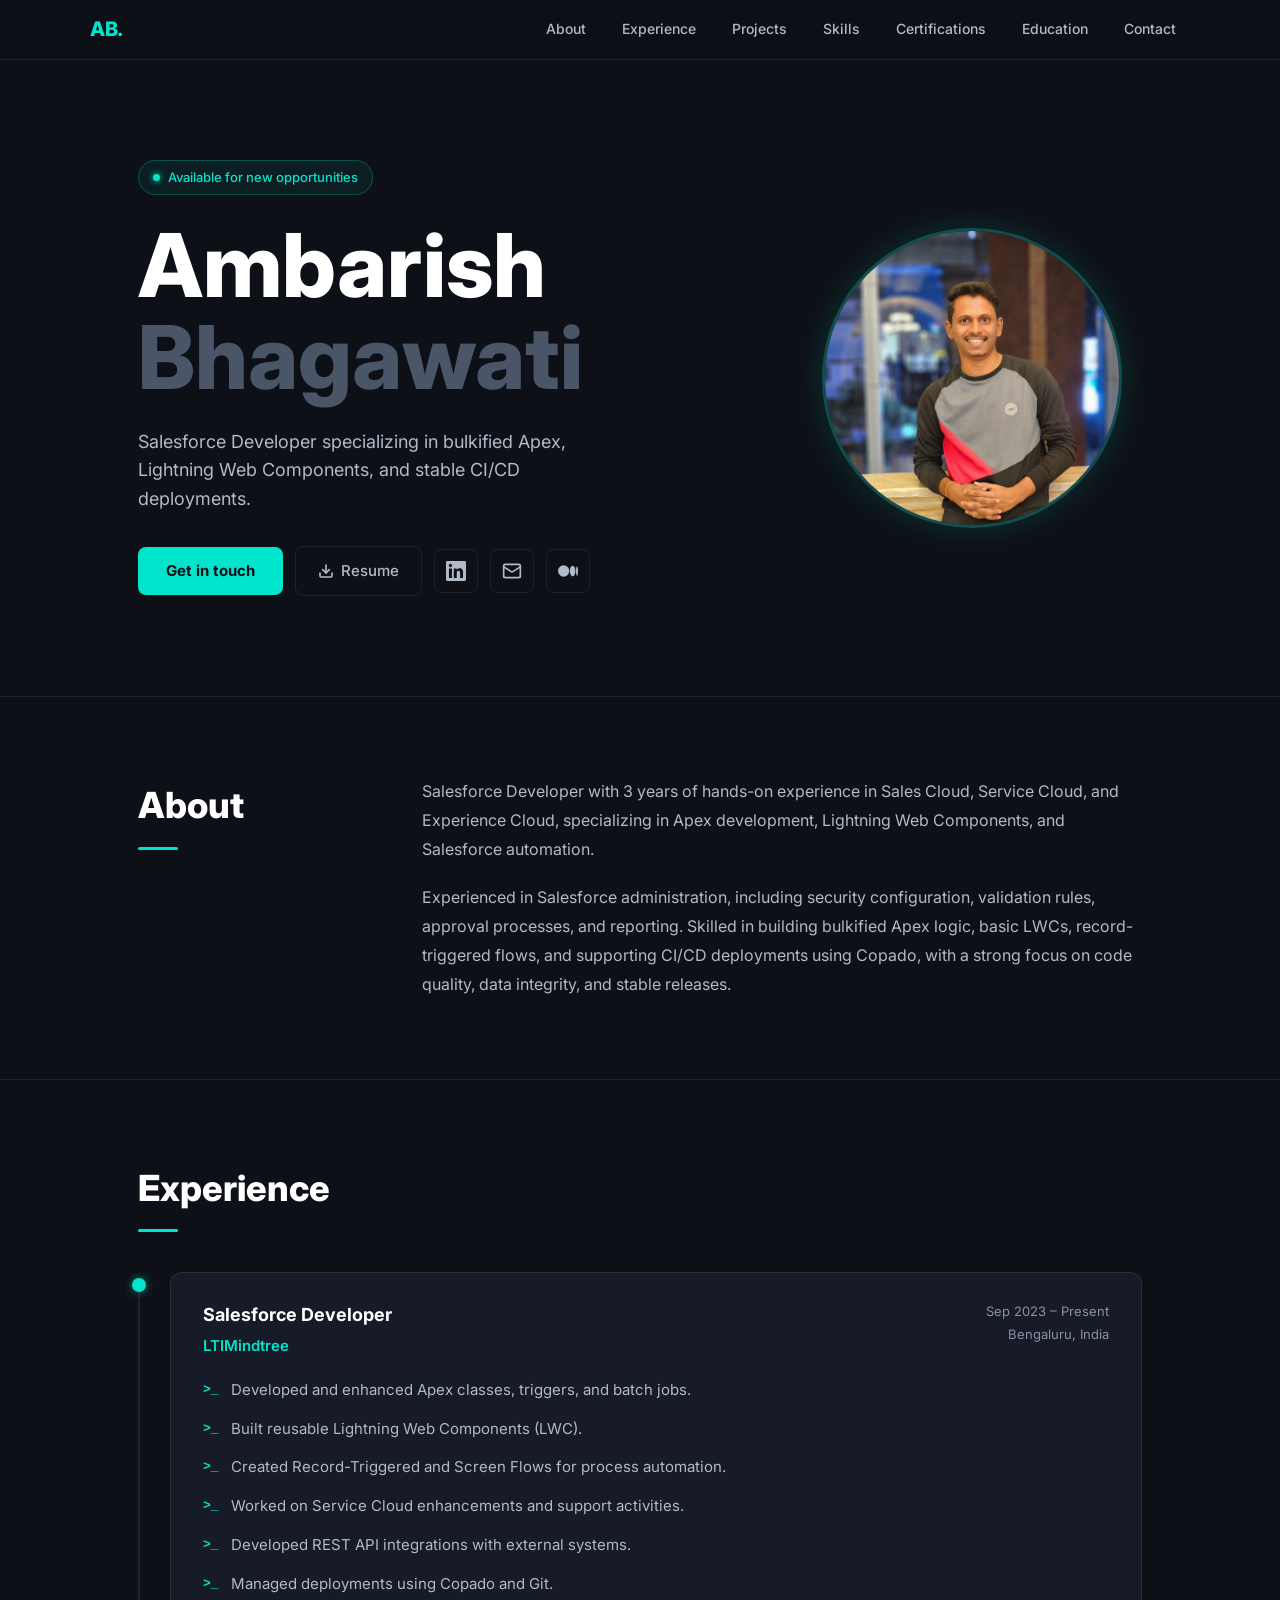
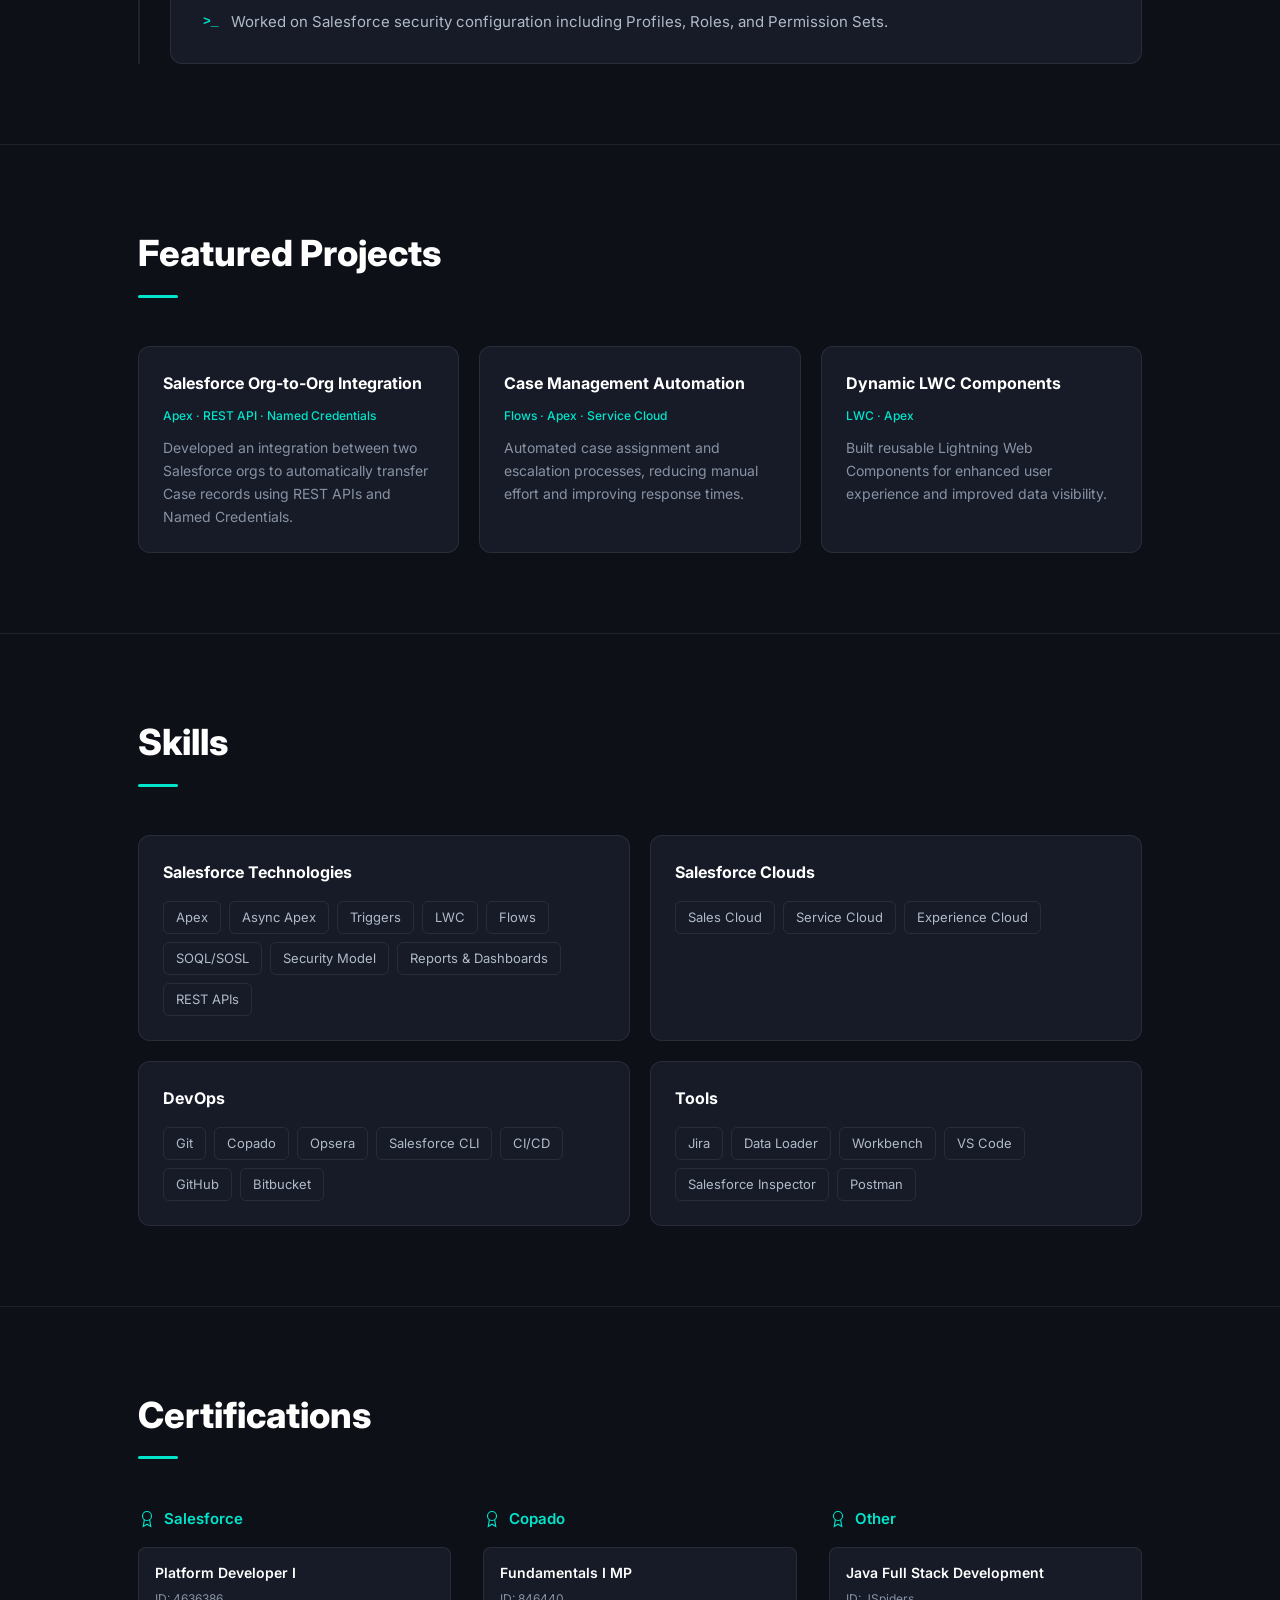
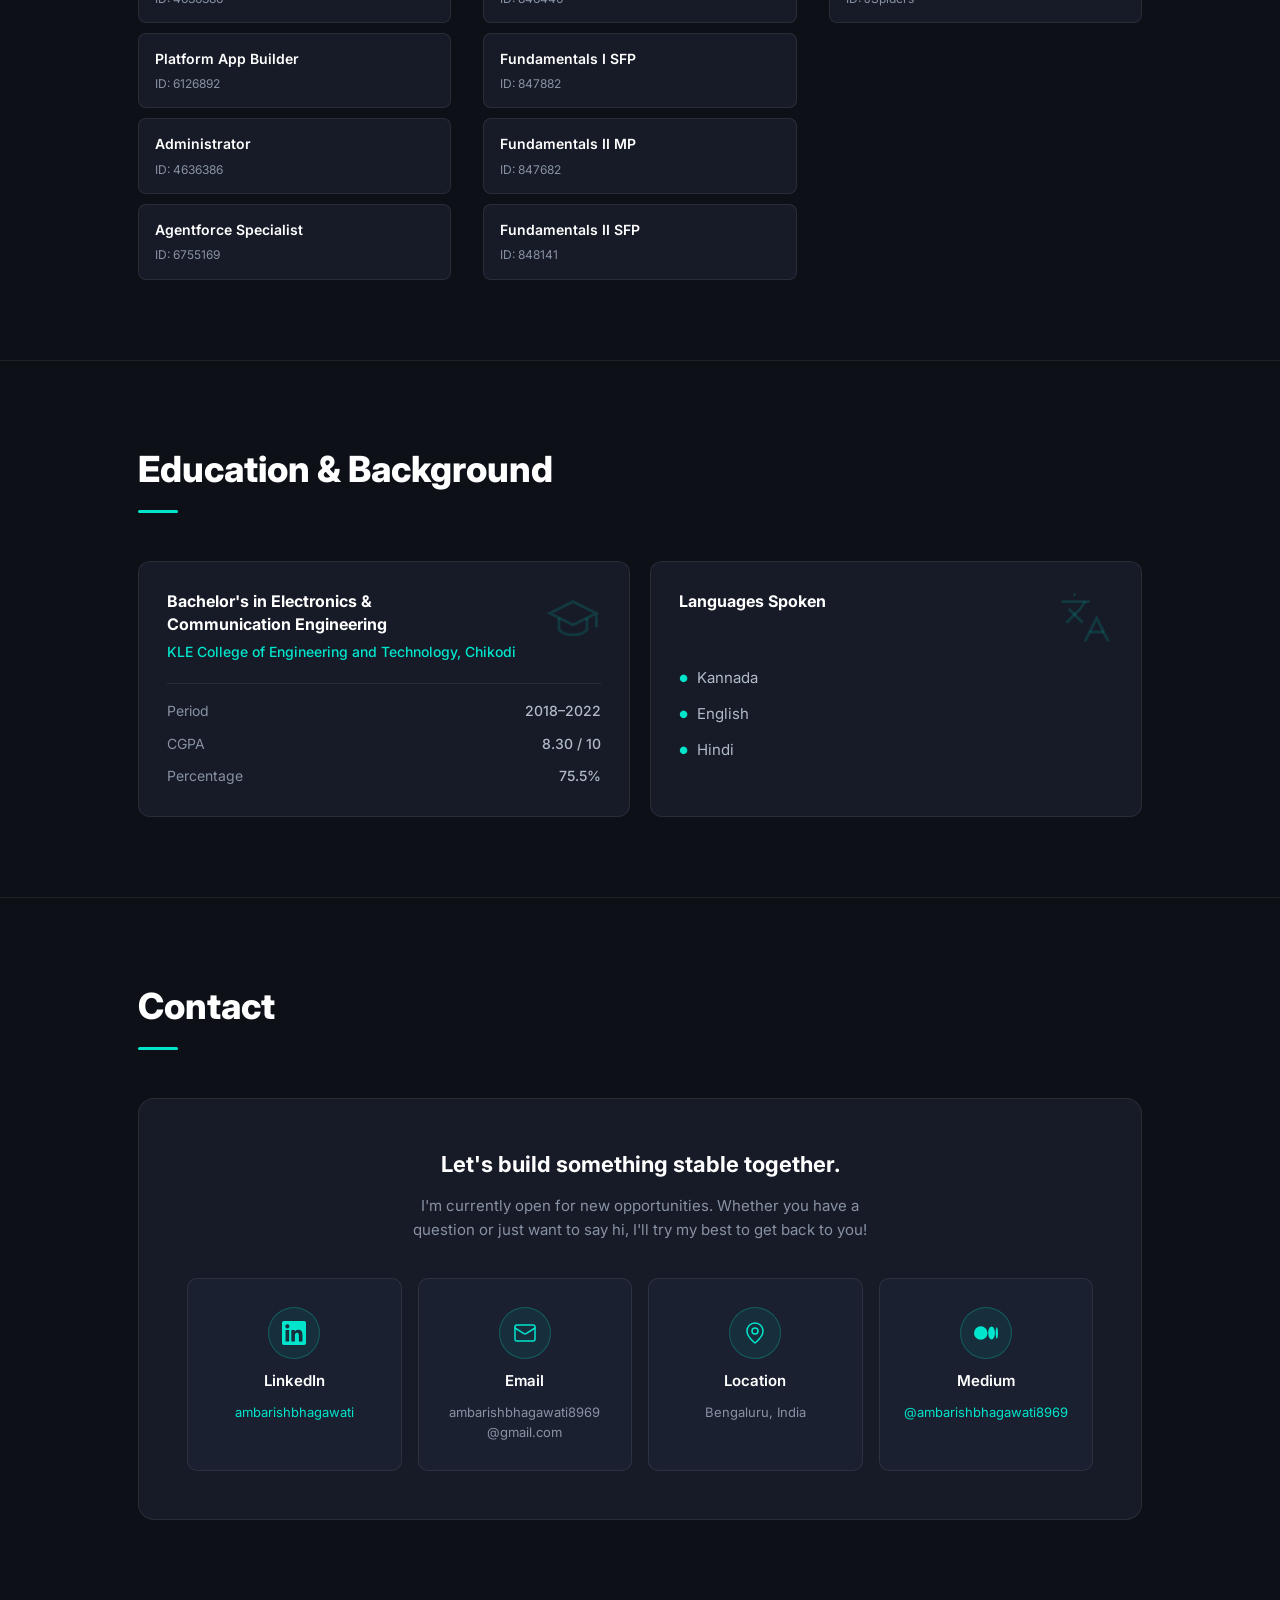
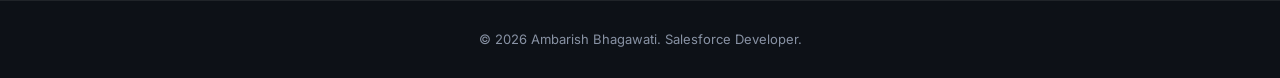
==== index.html @ 80bb503e "Initial portfolio commit" ====
<!doctype html>
<html lang="en">
  <head>
    <meta charset="utf-8" />
    <meta name="viewport" content="width=device-width, initial-scale=1" />
    <title>Ambarish Bhagawati — Salesforce Developer</title>
    <link href="https://fonts.googleapis.com/css2?family=Inter:wght@300;400;500;600;700;800&display=swap" rel="stylesheet">
    <link rel="stylesheet" href="styles.css">
  </head>
  <body>
    <!-- NAV -->
    <header class="nav">
      <div class="nav-inner">
        <a class="logo" href="#hero">AB.</a>
        <nav>
          <a href="#about">About</a>
          <a href="#experience">Experience</a>
          <a href="#projects">Projects</a>
          <a href="#skills">Skills</a>
          <a href="#certifications">Certifications</a>
          <a href="#education">Education</a>
          <a href="#contact">Contact</a>
        </nav>
      </div>
    </header>

    <main>
      <!-- HERO -->
      <section id="hero" class="hero">
        <div class="container hero-container">
          <div class="hero-left">
            <div class="status-badge">
              <span class="status-dot"></span> Available for new opportunities
            </div>
            <h1 class="hero-name">
              <span class="name-first">Ambarish</span><br>
              <span class="name-last">Bhagawati</span>
            </h1>
            <p class="hero-sub">Salesforce Developer specializing in bulkified Apex,<br>Lightning Web Components, and stable CI/CD deployments.</p>
            <div class="hero-actions">
              <a class="btn-primary" href="#contact">Get in touch</a>
              <a class="btn-secondary" href="assets/Ambarish_Bhagawati_Salesforce_Developer_Resume.pdf" download target="_blank" rel="noopener noreferrer">
                <svg width="16" height="16" viewBox="0 0 24 24" fill="none" stroke="currentColor" stroke-width="2.5" stroke-linecap="round" stroke-linejoin="round"><path d="M21 15v4a2 2 0 0 1-2 2H5a2 2 0 0 1-2-2v-4"/><polyline points="7 10 12 15 17 10"/><line x1="12" y1="15" x2="12" y2="3"/></svg>
                Resume
              </a>
              <a class="btn-icon" href="https://linkedin.com/in/ambarishbhagawati" target="_blank" rel="noopener noreferrer" aria-label="LinkedIn">
                <svg width="20" height="20" viewBox="0 0 24 24" fill="currentColor"><path d="M20.447 20.452h-3.554v-5.569c0-1.328-.027-3.037-1.852-3.037-1.853 0-2.136 1.445-2.136 2.939v5.667H9.351V9h3.414v1.561h.046c.477-.9 1.637-1.85 3.37-1.85 3.601 0 4.267 2.37 4.267 5.455v6.286zM5.337 7.433c-1.144 0-2.063-.926-2.063-2.065 0-1.138.92-2.063 2.063-2.063 1.14 0 2.064.925 2.064 2.063 0 1.139-.925 2.065-2.064 2.065zm1.782 13.019H3.555V9h3.564v11.452zM22.225 0H1.771C.792 0 0 .774 0 1.729v20.542C0 23.227.792 24 1.771 24h20.451C23.2 24 24 23.227 24 22.271V1.729C24 .774 23.2 0 22.222 0h.003z"/></svg>
              </a>
              <a class="btn-icon" href="mailto:ambarishbhagawati8969@gmail.com" aria-label="Email">
                <svg width="20" height="20" viewBox="0 0 24 24" fill="none" stroke="currentColor" stroke-width="2" stroke-linecap="round" stroke-linejoin="round"><rect x="2" y="4" width="20" height="16" rx="2"/><path d="m22 7-8.97 5.7a1.94 1.94 0 0 1-2.06 0L2 7"/></svg>
              </a>
              <a class="btn-icon" href="https://medium.com/@ambarishbhagawati8969" target="_blank" rel="noopener noreferrer" aria-label="Medium">
                <svg width="20" height="20" viewBox="0 0 24 24" fill="currentColor"><path d="M13.54 12a6.8 6.8 0 0 1-6.77 6.82A6.8 6.8 0 0 1 0 12a6.8 6.8 0 0 1 6.77-6.82A6.8 6.8 0 0 1 13.54 12zm7.42 0c0 3.54-1.51 6.42-3.38 6.42-1.87 0-3.39-2.88-3.39-6.42s1.52-6.42 3.39-6.42 3.38 2.88 3.38 6.42M24 12c0 3.17-.53 5.75-1.19 5.75-.66 0-1.19-2.58-1.19-5.75s.53-5.75 1.19-5.75C23.47 6.25 24 8.83 24 12z"/></svg>
              </a>
            </div>
          </div>
          <div class="hero-right">
            <div class="hero-photo-wrap">
              <img src="assets/Ambarish%20Img.jpg" alt="Ambarish Bhagawati" class="hero-photo">
            </div>
          </div>
        </div>
      </section>

      <!-- ABOUT -->
      <section id="about" class="section">
        <div class="container section-grid">
          <div class="section-title-col">
            <h2>About</h2>
            <div class="title-line"></div>
          </div>
          <div class="section-content-col">
            <p>Salesforce Developer with 3 years of hands-on experience in Sales Cloud, Service Cloud, and Experience Cloud, specializing in Apex development, Lightning Web Components, and Salesforce automation.</p>
            <p>Experienced in Salesforce administration, including security configuration, validation rules, approval processes, and reporting. Skilled in building bulkified Apex logic, basic LWCs, record-triggered flows, and supporting CI/CD deployments using Copado, with a strong focus on code quality, data integrity, and stable releases.</p>
          </div>
        </div>
      </section>

      <!-- EXPERIENCE -->
      <section id="experience" class="section">
        <div class="container">
          <h2>Experience</h2>
          <div class="title-line"></div>
          <div class="timeline">
            <div class="timeline-dot"></div>
            <div class="timeline-card">
              <div class="timeline-header">
                <div>
                  <h3>Salesforce Developer</h3>
                  <p class="company-name">LTIMindtree</p>
                </div>
                <div class="timeline-meta">
                  <span>Sep 2023 – Present</span>
                  <span>Bengaluru, India</span>
                </div>
              </div>
              <ul class="exp-list">
                <li>Developed and enhanced Apex classes, triggers, and batch jobs.</li>
                <li>Built reusable Lightning Web Components (LWC).</li>
                <li>Created Record-Triggered and Screen Flows for process automation.</li>
                <li>Worked on Service Cloud enhancements and support activities.</li>
                <li>Developed REST API integrations with external systems.</li>
                <li>Managed deployments using Copado and Git.</li>
                <li>Worked on Salesforce security configuration including Profiles, Roles, and Permission Sets.</li>
              </ul>
            </div>
          </div>
        </div>
      </section>

      <!-- PROJECTS -->
      <section id="projects" class="section">
        <div class="container">
          <h2>Featured Projects</h2>
          <div class="title-line"></div>
          <div class="projects-grid">
            <div class="project-card">
              <h3>Salesforce Org-to-Org Integration</h3>
              <p class="project-tech">Apex · REST API · Named Credentials</p>
              <p class="project-desc">Developed an integration between two Salesforce orgs to automatically transfer Case records using REST APIs and Named Credentials.</p>
            </div>
            <div class="project-card">
              <h3>Case Management Automation</h3>
              <p class="project-tech">Flows · Apex · Service Cloud</p>
              <p class="project-desc">Automated case assignment and escalation processes, reducing manual effort and improving response times.</p>
            </div>
            <div class="project-card">
              <h3>Dynamic LWC Components</h3>
              <p class="project-tech">LWC · Apex</p>
              <p class="project-desc">Built reusable Lightning Web Components for enhanced user experience and improved data visibility.</p>
            </div>
          </div>
        </div>
      </section>

      <!-- SKILLS -->
      <section id="skills" class="section">
        <div class="container">
          <h2>Skills</h2>
          <div class="title-line"></div>
          <div class="skills-grid">
            <div class="skill-card">
              <h3>Salesforce Technologies</h3>
              <div class="tags">
                <span class="tag">Apex</span>
                <span class="tag">Async Apex</span>
                <span class="tag">Triggers</span>
                <span class="tag">LWC</span>
                <span class="tag">Flows</span>
                <span class="tag">SOQL/SOSL</span>
                <span class="tag">Security Model</span>
                <span class="tag">Reports &amp; Dashboards</span>
                <span class="tag">REST APIs</span>
              </div>
            </div>
            <div class="skill-card">
              <h3>Salesforce Clouds</h3>
              <div class="tags">
                <span class="tag">Sales Cloud</span>
                <span class="tag">Service Cloud</span>
                <span class="tag">Experience Cloud</span>
              </div>
            </div>
            <div class="skill-card">
              <h3>DevOps</h3>
              <div class="tags">
                <span class="tag">Git</span>
                <span class="tag">Copado</span>
                <span class="tag">Opsera</span>
                <span class="tag">Salesforce CLI</span>
                <span class="tag">CI/CD</span>
                <span class="tag">GitHub</span>
                <span class="tag">Bitbucket</span>
              </div>
            </div>
            <div class="skill-card">
              <h3>Tools</h3>
              <div class="tags">
                <span class="tag">Jira</span>
                <span class="tag">Data Loader</span>
                <span class="tag">Workbench</span>
                <span class="tag">VS Code</span>
                <span class="tag">Salesforce Inspector</span>
                <span class="tag">Postman</span>
              </div>
            </div>
          </div>
        </div>
      </section>

      <!-- CERTIFICATIONS -->
      <section id="certifications" class="section">
        <div class="container">
          <h2>Certifications</h2>
          <div class="title-line"></div>
          <div class="cert-grid">
            <div class="cert-col">
              <div class="cert-col-header">
                <svg class="cert-icon" viewBox="0 0 24 24" fill="none" stroke="currentColor" stroke-width="1.5"><circle cx="12" cy="8" r="6"/><path d="M15.477 12.89 17 22l-5-3-5 3 1.523-9.11"/></svg>
                <span>Salesforce</span>
              </div>
              <div class="cert-items">
                <div class="cert-item"><strong>Platform Developer I</strong><span>ID: 4636386</span></div>
                <div class="cert-item"><strong>Platform App Builder</strong><span>ID: 6126892</span></div>
                <div class="cert-item"><strong>Administrator</strong><span>ID: 4636386</span></div>
                <div class="cert-item"><strong>Agentforce Specialist</strong><span>ID: 6755169</span></div>
              </div>
            </div>
            <div class="cert-col">
              <div class="cert-col-header">
                <svg class="cert-icon" viewBox="0 0 24 24" fill="none" stroke="currentColor" stroke-width="1.5"><circle cx="12" cy="8" r="6"/><path d="M15.477 12.89 17 22l-5-3-5 3 1.523-9.11"/></svg>
                <span>Copado</span>
              </div>
              <div class="cert-items">
                <div class="cert-item"><strong>Fundamentals I MP</strong><span>ID: 846440</span></div>
                <div class="cert-item"><strong>Fundamentals I SFP</strong><span>ID: 847882</span></div>
                <div class="cert-item"><strong>Fundamentals II MP</strong><span>ID: 847682</span></div>
                <div class="cert-item"><strong>Fundamentals II SFP</strong><span>ID: 848141</span></div>
              </div>
            </div>
            <div class="cert-col">
              <div class="cert-col-header">
                <svg class="cert-icon" viewBox="0 0 24 24" fill="none" stroke="currentColor" stroke-width="1.5"><circle cx="12" cy="8" r="6"/><path d="M15.477 12.89 17 22l-5-3-5 3 1.523-9.11"/></svg>
                <span>Other</span>
              </div>
              <div class="cert-items">
                <div class="cert-item"><strong>Java Full Stack Development</strong><span>ID: JSpiders</span></div>
              </div>
            </div>
          </div>
        </div>
      </section>

      <!-- EDUCATION -->
      <section id="education" class="section">
        <div class="container">
          <h2>Education &amp; Background</h2>
          <div class="title-line"></div>
          <div class="edu-grid">
            <div class="edu-card">
              <div class="edu-card-top">
                <div>
                  <h3>Bachelor's in Electronics &amp;<br>Communication Engineering</h3>
                  <p class="edu-school">KLE College of Engineering and Technology, Chikodi</p>
                </div>
                <svg class="edu-icon" viewBox="0 0 24 24" fill="none" stroke="currentColor" stroke-width="1.2"><path d="M22 10v6M2 10l10-5 10 5-10 5z"/><path d="M6 12v5c3 3 9 3 12 0v-5"/></svg>
              </div>
              <div class="edu-details">
                <div class="edu-row"><span>Period</span><span>2018–2022</span></div>
                <div class="edu-row"><span>CGPA</span><span>8.30 / 10</span></div>
                <div class="edu-row"><span>Percentage</span><span>75.5%</span></div>
              </div>
            </div>
            <div class="edu-card">
              <div class="edu-card-top">
                <div>
                  <h3>Languages Spoken</h3>
                </div>
                <svg class="edu-icon" viewBox="0 0 24 24" fill="none" stroke="currentColor" stroke-width="1.2"><path d="m5 8 6 6"/><path d="m4 14 6-6 2-3"/><path d="M2 5h12"/><path d="M7 2h1"/><path d="m22 22-5-10-5 10"/><path d="M14 18h6"/></svg>
              </div>
              <ul class="lang-list">
                <li>Kannada</li>
                <li>English</li>
                <li>Hindi</li>
              </ul>
            </div>
          </div>
        </div>
      </section>

      <!-- CONTACT -->
      <section id="contact" class="section">
        <div class="container">
          <h2>Contact</h2>
          <div class="title-line"></div>
          <div class="contact-box">
            <h3>Let's build something stable together.</h3>
            <p>I'm currently open for new opportunities. Whether you have a question or just want to say hi, I'll try my best to get back to you!</p>
            <div class="contact-cards">
              <div class="contact-card">
                <div class="contact-icon-wrap">
                  <svg width="24" height="24" viewBox="0 0 24 24" fill="currentColor"><path d="M20.447 20.452h-3.554v-5.569c0-1.328-.027-3.037-1.852-3.037-1.853 0-2.136 1.445-2.136 2.939v5.667H9.351V9h3.414v1.561h.046c.477-.9 1.637-1.85 3.37-1.85 3.601 0 4.267 2.37 4.267 5.455v6.286zM5.337 7.433c-1.144 0-2.063-.926-2.063-2.065 0-1.138.92-2.063 2.063-2.063 1.14 0 2.064.925 2.064 2.063 0 1.139-.925 2.065-2.064 2.065zm1.782 13.019H3.555V9h3.564v11.452zM22.225 0H1.771C.792 0 0 .774 0 1.729v20.542C0 23.227.792 24 1.771 24h20.451C23.2 24 24 23.227 24 22.271V1.729C24 .774 23.2 0 22.222 0h.003z"/></svg>
                </div>
                <span class="contact-label">LinkedIn</span>
                <a class="contact-value contact-link" href="https://linkedin.com/in/ambarishbhagawati" target="_blank" rel="noopener noreferrer">ambarishbhagawati</a>
              </div>
              <div class="contact-card">
                <div class="contact-icon-wrap">
                  <svg width="24" height="24" viewBox="0 0 24 24" fill="none" stroke="currentColor" stroke-width="1.5" stroke-linecap="round" stroke-linejoin="round"><rect x="2" y="4" width="20" height="16" rx="2"/><path d="m22 7-8.97 5.7a1.94 1.94 0 0 1-2.06 0L2 7"/></svg>
                </div>
                <span class="contact-label">Email</span>
                <span class="contact-value">ambarishbhagawati8969<br>@gmail.com</span>
              </div>
              <div class="contact-card">
                <div class="contact-icon-wrap">
                  <svg width="24" height="24" viewBox="0 0 24 24" fill="none" stroke="currentColor" stroke-width="1.5" stroke-linecap="round" stroke-linejoin="round"><path d="M20 10c0 6-8 12-8 12s-8-6-8-12a8 8 0 0 1 16 0Z"/><circle cx="12" cy="10" r="3"/></svg>
                </div>
                <span class="contact-label">Location</span>
                <span class="contact-value">Bengaluru, India</span>
              </div>
              <div class="contact-card">
                <div class="contact-icon-wrap">
                  <svg width="24" height="24" viewBox="0 0 24 24" fill="currentColor"><path d="M13.54 12a6.8 6.8 0 0 1-6.77 6.82A6.8 6.8 0 0 1 0 12a6.8 6.8 0 0 1 6.77-6.82A6.8 6.8 0 0 1 13.54 12zm7.42 0c0 3.54-1.51 6.42-3.38 6.42-1.87 0-3.39-2.88-3.39-6.42s1.52-6.42 3.39-6.42 3.38 2.88 3.38 6.42M24 12c0 3.17-.53 5.75-1.19 5.75-.66 0-1.19-2.58-1.19-5.75s.53-5.75 1.19-5.75C23.47 6.25 24 8.83 24 12z"/></svg>
                </div>
                <span class="contact-label">Medium</span>
                <a class="contact-value contact-link" href="https://medium.com/@ambarishbhagawati8969" target="_blank" rel="noopener noreferrer">@ambarishbhagawati8969</a>
              </div>
            </div>
          </div>
        </div>
      </section>
    </main>

    <footer class="footer">
      <p>© 2026 Ambarish Bhagawati. Salesforce Developer.</p>
    </footer>

    <script>
      // Highlight active nav link on scroll
      const sections = document.querySelectorAll('section[id]');
      const navLinks = document.querySelectorAll('.nav a[href^="#"]');
      window.addEventListener('scroll', () => {
        let current = '';
        sections.forEach(s => {
          if (window.scrollY >= s.offsetTop - 80) current = s.id;
        });
        navLinks.forEach(a => {
          a.classList.toggle('active', a.getAttribute('href') === '#' + current);
        });
      });
    </script>
  </body>
</html>
---- styles.css ----
/* ── Reset & Base ── */
*, *::before, *::after { box-sizing: border-box; margin: 0; padding: 0; }
html { scroll-behavior: smooth; }
body {
  font-family: 'Inter', system-ui, -apple-system, sans-serif;
  background-color: #0d1117;
  color: #e2e8f0;
  line-height: 1.6;
  -webkit-font-smoothing: antialiased;
}
a { text-decoration: none; color: inherit; }

/* ── Variables ── */
:root {
  --teal: #00e5cc;
  --teal-dim: rgba(0,229,204,0.15);
  --bg: #0d1117;
  --bg-card: #161b27;
  --bg-card2: #1a2030;
  --border: rgba(255,255,255,0.08);
  --border-teal: rgba(0,229,204,0.25);
  --text-muted: #8892a4;
  --text-dim: #b0bac9;
  --max-w: 1100px;
}

/* ── Layout ── */
.container { max-width: var(--max-w); margin: 0 auto; padding: 0 48px; }

/* ── Nav ── */
.nav {
  position: sticky; top: 0; z-index: 100;
  background: rgba(13,17,23,0.92);
  backdrop-filter: blur(12px);
  border-bottom: 1px solid var(--border);
  padding: 0 48px;
  height: 60px;
  display: flex; align-items: center; justify-content: space-between;
}
.nav-inner { width: 100%; max-width: var(--max-w); margin: 0 auto; display: flex; align-items: center; justify-content: space-between; }
.logo { font-size: 20px; font-weight: 800; color: var(--teal); letter-spacing: -0.5px; }
.nav nav { display: flex; gap: 8px; }
.nav nav a {
  color: var(--text-dim); font-size: 14px; font-weight: 500;
  padding: 6px 14px; border-radius: 20px;
  transition: color 0.2s;
}
.nav nav a:hover, .nav nav a.active {
  color: var(--teal);
  background: var(--teal-dim);
  outline: 1px solid var(--border-teal);
}

/* ── Hero ── */
.hero { padding: 100px 0; }
.hero-container { display: grid; grid-template-columns: 1fr 340px; gap: 48px; align-items: center; }
.hero-left { display: flex; flex-direction: column; gap: 24px; }
.hero-right { display: flex; justify-content: center; align-items: center; }

.hero-photo-wrap {
  width: 300px; height: 300px;
  border-radius: 50%;
  overflow: hidden;
  border: 3px solid var(--border-teal);
  background: var(--bg-card);
  box-shadow: 0 0 32px rgba(0,229,204,0.15);
  margin: 0 auto;
}
.hero-photo { width: 100%; height: 100%; object-fit: cover; object-position: top center; display: block; }

.status-badge {
  display: inline-flex; align-items: center; gap: 8px;
  border: 1px solid var(--border-teal);
  background: rgba(0,229,204,0.06);
  color: var(--teal); font-size: 13px; font-weight: 500;
  padding: 6px 14px; border-radius: 20px;
  width: fit-content;
}
.status-dot {
  width: 7px; height: 7px; border-radius: 50%;
  background: var(--teal);
  box-shadow: 0 0 6px var(--teal);
  animation: pulse 2s infinite;
}
@keyframes pulse { 0%,100%{opacity:1} 50%{opacity:0.4} }

.hero-name { font-size: clamp(52px, 7vw, 88px); font-weight: 800; line-height: 1.05; }
.name-first { color: #fff; }
.name-last { color: #4a5568; }

.hero-sub { font-size: 18px; color: var(--text-dim); max-width: 480px; line-height: 1.6; }

.hero-actions { display: flex; align-items: center; gap: 12px; margin-top: 8px; }

.btn-primary {
  background: var(--teal); color: #0d1117;
  font-size: 15px; font-weight: 700;
  padding: 12px 28px; border-radius: 8px;
  transition: opacity 0.2s, transform 0.2s;
}
.btn-primary:hover { opacity: 0.88; transform: translateY(-1px); }

.btn-secondary {
  display: inline-flex; align-items: center; gap: 7px;
  border: 1px solid var(--border);
  color: var(--text-dim); font-size: 15px; font-weight: 500;
  padding: 12px 22px; border-radius: 8px;
  transition: border-color 0.2s, color 0.2s;
}
.btn-secondary:hover { border-color: var(--border-teal); color: var(--teal); }

.btn-icon {
  width: 44px; height: 44px;
  border: 1px solid var(--border);
  border-radius: 8px;
  display: flex; align-items: center; justify-content: center;
  color: var(--text-dim);
  transition: border-color 0.2s, color 0.2s;
}
.btn-icon:hover { border-color: var(--border-teal); color: var(--teal); }

/* ── Section shared ── */
.section { padding: 80px 0; border-top: 1px solid var(--border); }
.section h2 {
  font-size: 36px; font-weight: 800; color: #fff;
  margin-bottom: 12px;
}
.title-line { width: 40px; height: 3px; background: var(--teal); border-radius: 2px; margin-bottom: 48px; }

/* ── About (two-col) ── */
.section-grid { display: grid; grid-template-columns: 220px 1fr; gap: 64px; align-items: start; }
.section-title-col h2 { margin-bottom: 12px; }
.section-content-col p { color: var(--text-dim); font-size: 16px; line-height: 1.8; margin-bottom: 20px; }
.section-content-col p:last-child { margin-bottom: 0; }

/* ── Experience ── */
#experience .title-line { margin-bottom: 40px; }
.timeline { position: relative; padding-left: 32px; }
.timeline::before { content: ''; position: absolute; left: 0; top: 6px; bottom: 0; width: 2px; background: var(--border); }
.timeline-dot {
  position: absolute; left: -6px; top: 6px;
  width: 14px; height: 14px; border-radius: 50%;
  background: var(--teal);
  box-shadow: 0 0 10px rgba(0,229,204,0.5);
}
.timeline-card {
  background: var(--bg-card);
  border: 1px solid var(--border);
  border-radius: 12px;
  padding: 28px 32px;
}
.timeline-header { display: flex; justify-content: space-between; align-items: flex-start; margin-bottom: 20px; }
.timeline-header h3 { font-size: 18px; font-weight: 700; color: #fff; margin-bottom: 4px; }
.company-name { color: var(--teal); font-size: 15px; font-weight: 600; }
.timeline-meta { text-align: right; display: flex; flex-direction: column; gap: 2px; }
.timeline-meta span { font-size: 13px; color: var(--text-muted); }

.exp-list { list-style: none; display: flex; flex-direction: column; gap: 14px; }
.exp-list li {
  padding-left: 28px; position: relative;
  color: var(--text-dim); font-size: 15px; line-height: 1.65;
}
.exp-list li::before {
  content: '>_';
  position: absolute; left: 0;
  color: var(--teal); font-size: 13px; font-weight: 700;
  font-family: monospace; top: 1px;
}

/* ── Projects ── */
.projects-grid { display: grid; grid-template-columns: repeat(3, 1fr); gap: 20px; }
.project-card {
  background: var(--bg-card);
  border: 1px solid var(--border);
  border-radius: 12px; padding: 24px;
  display: flex; flex-direction: column; gap: 10px;
  transition: border-color 0.2s;
}
.project-card:hover { border-color: var(--border-teal); }
.project-card h3 { font-size: 16px; font-weight: 700; color: #fff; }
.project-tech { font-size: 12px; color: var(--teal); font-weight: 500; }
.project-desc { font-size: 14px; color: var(--text-muted); line-height: 1.65; }

/* ── Skills ── */
.skills-grid { display: grid; grid-template-columns: 1fr 1fr; gap: 20px; }
.skill-card {
  background: var(--bg-card);
  border: 1px solid var(--border);
  border-radius: 12px; padding: 24px;
}
.skill-card h3 { font-size: 16px; font-weight: 700; color: #fff; margin-bottom: 16px; }
.tags { display: flex; flex-wrap: wrap; gap: 8px; }
.tag {
  background: transparent;
  border: 1px solid var(--border);
  color: var(--text-dim); font-size: 13px; font-weight: 400;
  padding: 5px 12px; border-radius: 6px;
}

/* ── Certifications ── */
.cert-grid { display: grid; grid-template-columns: 1fr 1fr 1fr; gap: 32px; }
.cert-col-header {
  display: flex; align-items: center; gap: 8px;
  color: var(--teal); font-size: 15px; font-weight: 600;
  margin-bottom: 16px;
}
.cert-icon { width: 18px; height: 18px; stroke: var(--teal); }
.cert-items { display: flex; flex-direction: column; gap: 10px; }
.cert-item {
  background: var(--bg-card);
  border: 1px solid var(--border);
  border-radius: 8px; padding: 14px 16px;
  display: flex; flex-direction: column; gap: 4px;
}
.cert-item strong { font-size: 14px; font-weight: 600; color: #fff; }
.cert-item span { font-size: 12px; color: var(--text-muted); }

/* ── Education ── */
.edu-grid { display: grid; grid-template-columns: 1fr 1fr; gap: 20px; }
.edu-card {
  background: var(--bg-card);
  border: 1px solid var(--border);
  border-radius: 12px; padding: 28px;
  position: relative; overflow: hidden;
}
.edu-card-top { display: flex; justify-content: space-between; align-items: flex-start; margin-bottom: 20px; }
.edu-card h3 { font-size: 16px; font-weight: 700; color: #fff; line-height: 1.4; margin-bottom: 6px; }
.edu-school { color: var(--teal); font-size: 14px; font-weight: 500; }
.edu-icon { width: 56px; height: 56px; stroke: rgba(0,229,204,0.15); flex-shrink: 0; }
.edu-details { display: flex; flex-direction: column; gap: 10px; border-top: 1px solid var(--border); padding-top: 16px; }
.edu-row { display: flex; justify-content: space-between; font-size: 14px; }
.edu-row span:first-child { color: var(--text-muted); }
.edu-row span:last-child { color: var(--text-dim); font-weight: 500; }

.lang-list { list-style: none; display: flex; flex-direction: column; gap: 12px; margin-top: 8px; }
.lang-list li { position: relative; padding-left: 18px; color: var(--text-dim); font-size: 15px; }
.lang-list li::before { content: '●'; position: absolute; left: 0; color: var(--teal); font-size: 10px; top: 4px; }

/* ── Contact ── */
.contact-box {
  background: var(--bg-card);
  border: 1px solid var(--border);
  border-radius: 16px; padding: 48px;
  text-align: center;
}
.contact-box h3 { font-size: 22px; font-weight: 700; color: #fff; margin-bottom: 12px; }
.contact-box > p { color: var(--text-muted); font-size: 15px; max-width: 480px; margin: 0 auto 36px; }
.contact-cards { display: grid; grid-template-columns: repeat(4, 1fr); gap: 16px; }
.contact-card {
  background: var(--bg-card2);
  border: 1px solid var(--border);
  border-radius: 10px; padding: 28px 16px;
  display: flex; flex-direction: column; align-items: center; gap: 10px;
}
.contact-icon-wrap {
  width: 52px; height: 52px; border-radius: 50%;
  background: rgba(0,229,204,0.08);
  border: 1px solid var(--border-teal);
  display: flex; align-items: center; justify-content: center;
  color: var(--teal);
}
.contact-label { font-size: 15px; font-weight: 600; color: #fff; }
.contact-value { font-size: 13px; color: var(--text-muted); text-align: center; line-height: 1.5; }
.contact-link { color: var(--teal); font-size: 13px; text-align: center; line-height: 1.5; transition: opacity 0.2s; }
.contact-link:hover { opacity: 0.75; }

/* ── Footer ── */
.footer {
  border-top: 1px solid var(--border);
  padding: 28px 0;
  text-align: center;
  color: var(--text-muted); font-size: 13px;
}

/* ── Responsive ── */
@media (max-width: 900px) {
  .container { padding: 0 28px; }
  .nav { padding: 0 28px; }
  .hero-container { grid-template-columns: 1fr; }
  .hero-right { order: -1; }
  .hero-photo-wrap { max-width: 480px; }
  .section-grid { grid-template-columns: 1fr; gap: 0; }
  .section-title-col .title-line { margin-bottom: 24px; }
  .skills-grid { grid-template-columns: 1fr; }
  .projects-grid { grid-template-columns: 1fr; }
  .cert-grid { grid-template-columns: 1fr; }
  .edu-grid { grid-template-columns: 1fr; }
  .contact-cards { grid-template-columns: repeat(2, 1fr); }
  .timeline-header { flex-direction: column; gap: 4px; }
  .timeline-meta { text-align: left; }
}

@media (max-width: 600px) {
  .container { padding: 0 20px; }
  .nav { padding: 0 20px; }
  .nav nav { display: none; }
  .hero { padding: 60px 0; }
  .hero-name { font-size: 48px; }
  .section { padding: 60px 0; }
  .contact-box { padding: 28px 20px; }
  .timeline-card { padding: 20px; }
}
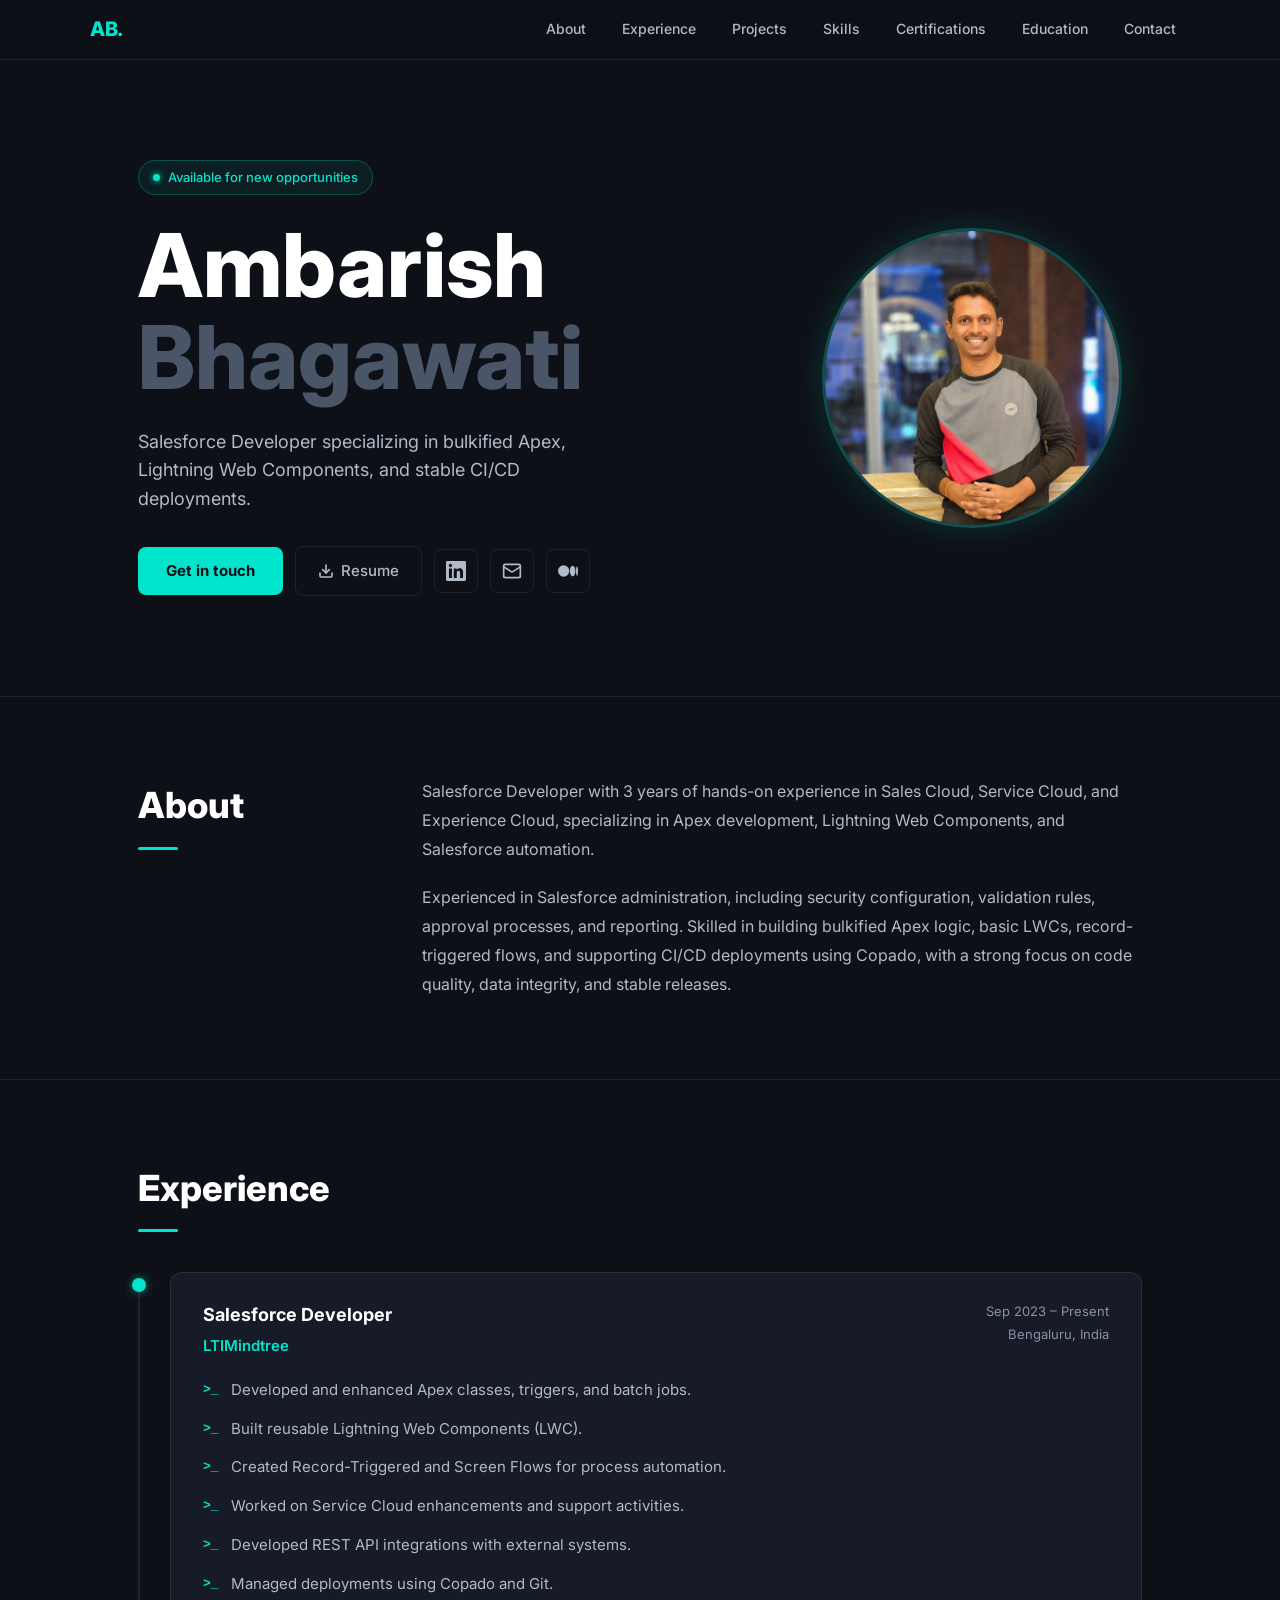
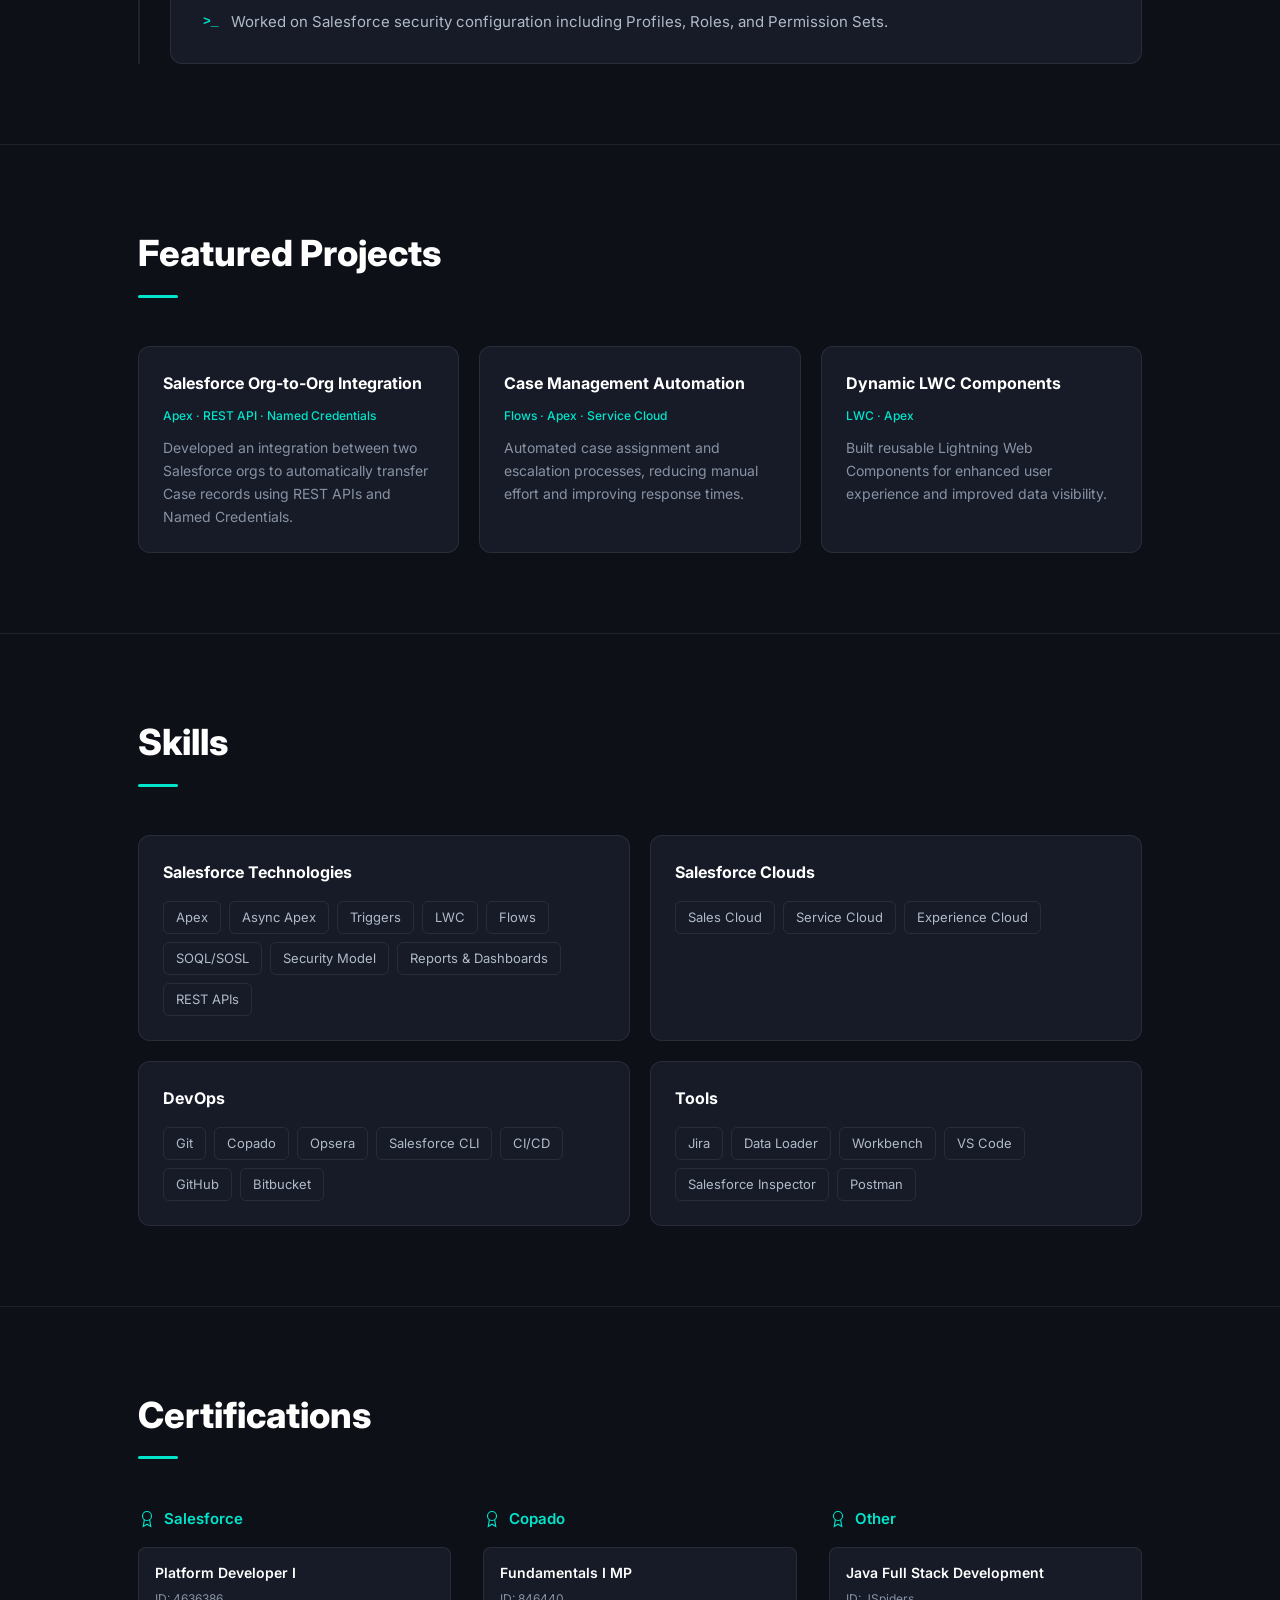
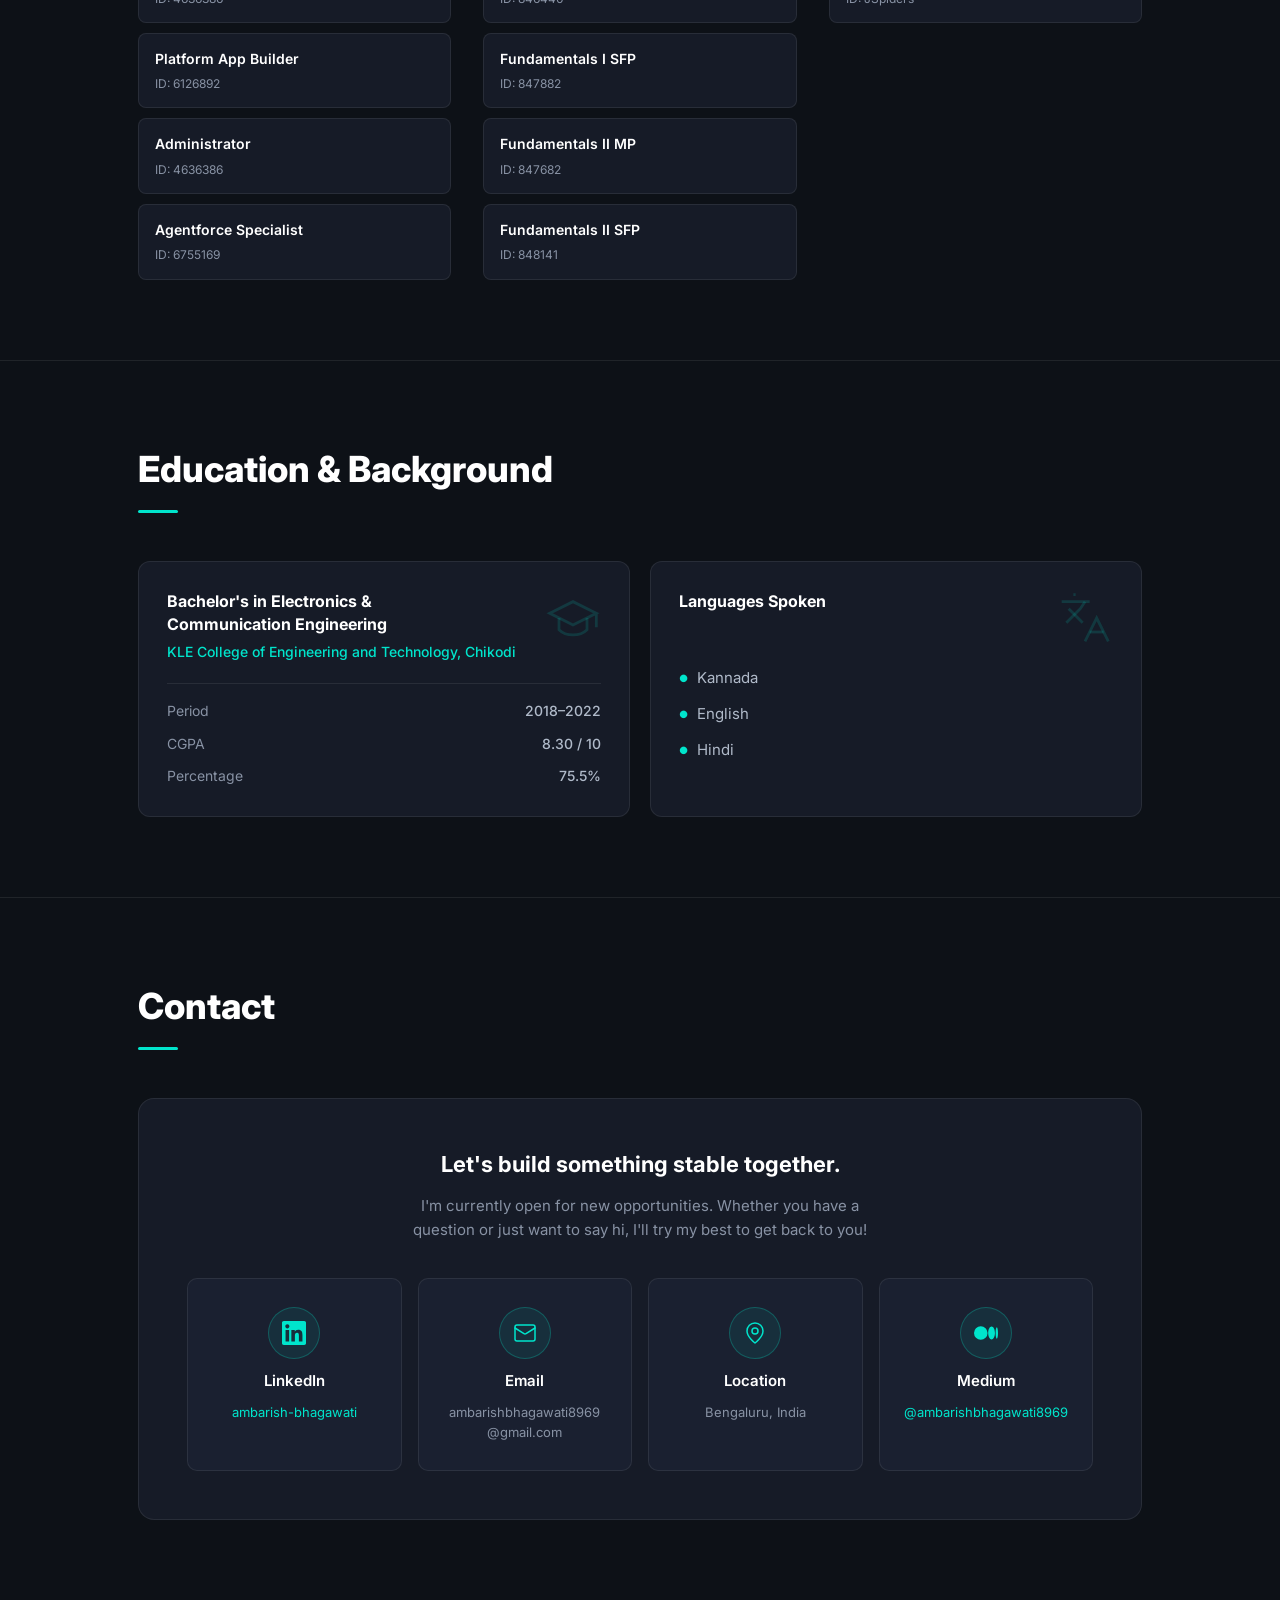
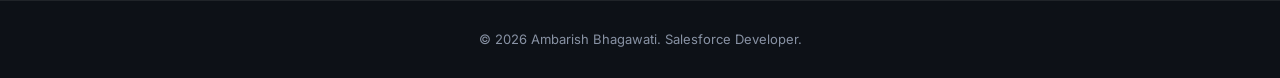
==== commit 3873c38c: "linked url updated" ====
--- a/index.html
+++ b/index.html
@@ -43,7 +43,7 @@
                 <svg width="16" height="16" viewBox="0 0 24 24" fill="none" stroke="currentColor" stroke-width="2.5" stroke-linecap="round" stroke-linejoin="round"><path d="M21 15v4a2 2 0 0 1-2 2H5a2 2 0 0 1-2-2v-4"/><polyline points="7 10 12 15 17 10"/><line x1="12" y1="15" x2="12" y2="3"/></svg>
                 Resume
               </a>
-              <a class="btn-icon" href="https://linkedin.com/in/ambarishbhagawati" target="_blank" rel="noopener noreferrer" aria-label="LinkedIn">
+              <a class="btn-icon" href="https://www.linkedin.com/in/ambarish-bhagawati/" target="_blank" rel="noopener noreferrer" aria-label="LinkedIn">
                 <svg width="20" height="20" viewBox="0 0 24 24" fill="currentColor"><path d="M20.447 20.452h-3.554v-5.569c0-1.328-.027-3.037-1.852-3.037-1.853 0-2.136 1.445-2.136 2.939v5.667H9.351V9h3.414v1.561h.046c.477-.9 1.637-1.85 3.37-1.85 3.601 0 4.267 2.37 4.267 5.455v6.286zM5.337 7.433c-1.144 0-2.063-.926-2.063-2.065 0-1.138.92-2.063 2.063-2.063 1.14 0 2.064.925 2.064 2.063 0 1.139-.925 2.065-2.064 2.065zm1.782 13.019H3.555V9h3.564v11.452zM22.225 0H1.771C.792 0 0 .774 0 1.729v20.542C0 23.227.792 24 1.771 24h20.451C23.2 24 24 23.227 24 22.271V1.729C24 .774 23.2 0 22.222 0h.003z"/></svg>
               </a>
               <a class="btn-icon" href="mailto:ambarishbhagawati8969@gmail.com" aria-label="Email">
@@ -282,7 +282,7 @@
                   <svg width="24" height="24" viewBox="0 0 24 24" fill="currentColor"><path d="M20.447 20.452h-3.554v-5.569c0-1.328-.027-3.037-1.852-3.037-1.853 0-2.136 1.445-2.136 2.939v5.667H9.351V9h3.414v1.561h.046c.477-.9 1.637-1.85 3.37-1.85 3.601 0 4.267 2.37 4.267 5.455v6.286zM5.337 7.433c-1.144 0-2.063-.926-2.063-2.065 0-1.138.92-2.063 2.063-2.063 1.14 0 2.064.925 2.064 2.063 0 1.139-.925 2.065-2.064 2.065zm1.782 13.019H3.555V9h3.564v11.452zM22.225 0H1.771C.792 0 0 .774 0 1.729v20.542C0 23.227.792 24 1.771 24h20.451C23.2 24 24 23.227 24 22.271V1.729C24 .774 23.2 0 22.222 0h.003z"/></svg>
                 </div>
                 <span class="contact-label">LinkedIn</span>
-                <a class="contact-value contact-link" href="https://linkedin.com/in/ambarishbhagawati" target="_blank" rel="noopener noreferrer">ambarishbhagawati</a>
+                <a class="contact-value contact-link" href="https://www.linkedin.com/in/ambarish-bhagawati/" target="_blank" rel="noopener noreferrer">ambarish-bhagawati</a>
               </div>
               <div class="contact-card">
                 <div class="contact-icon-wrap">
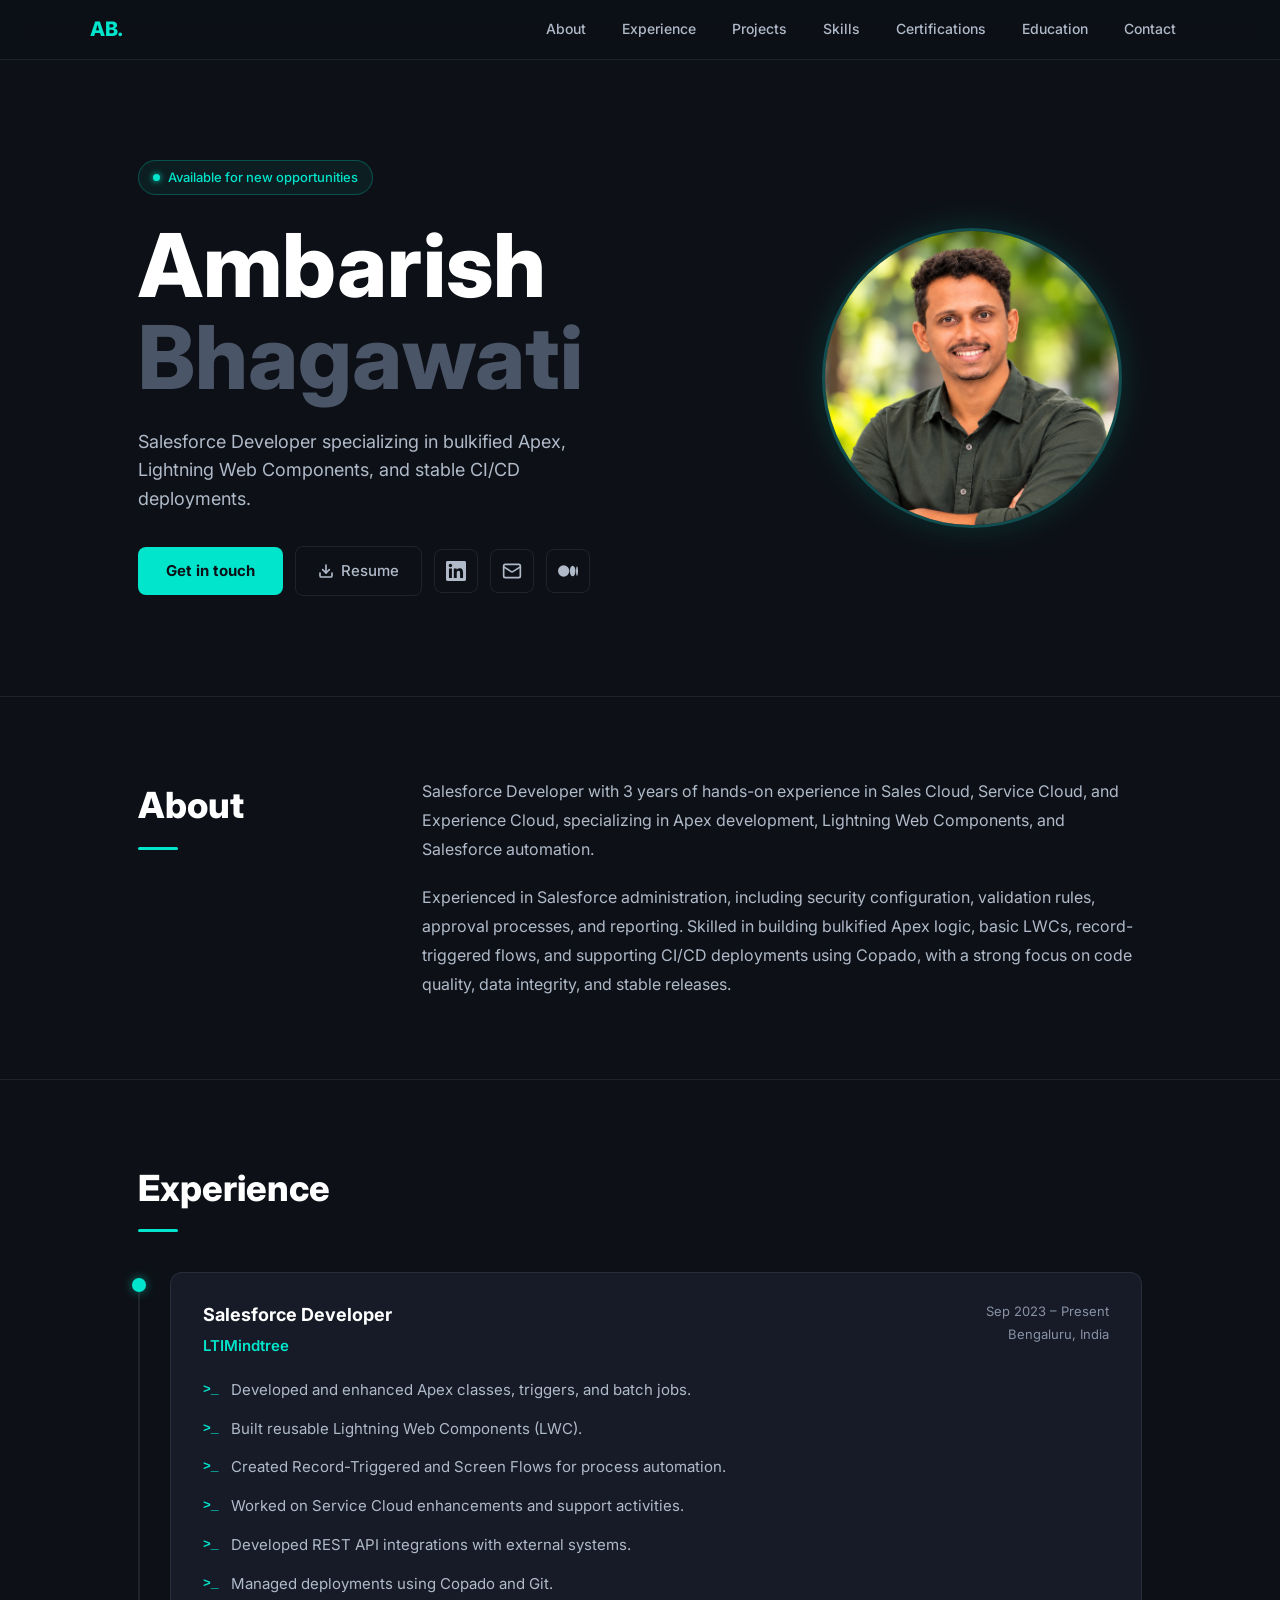
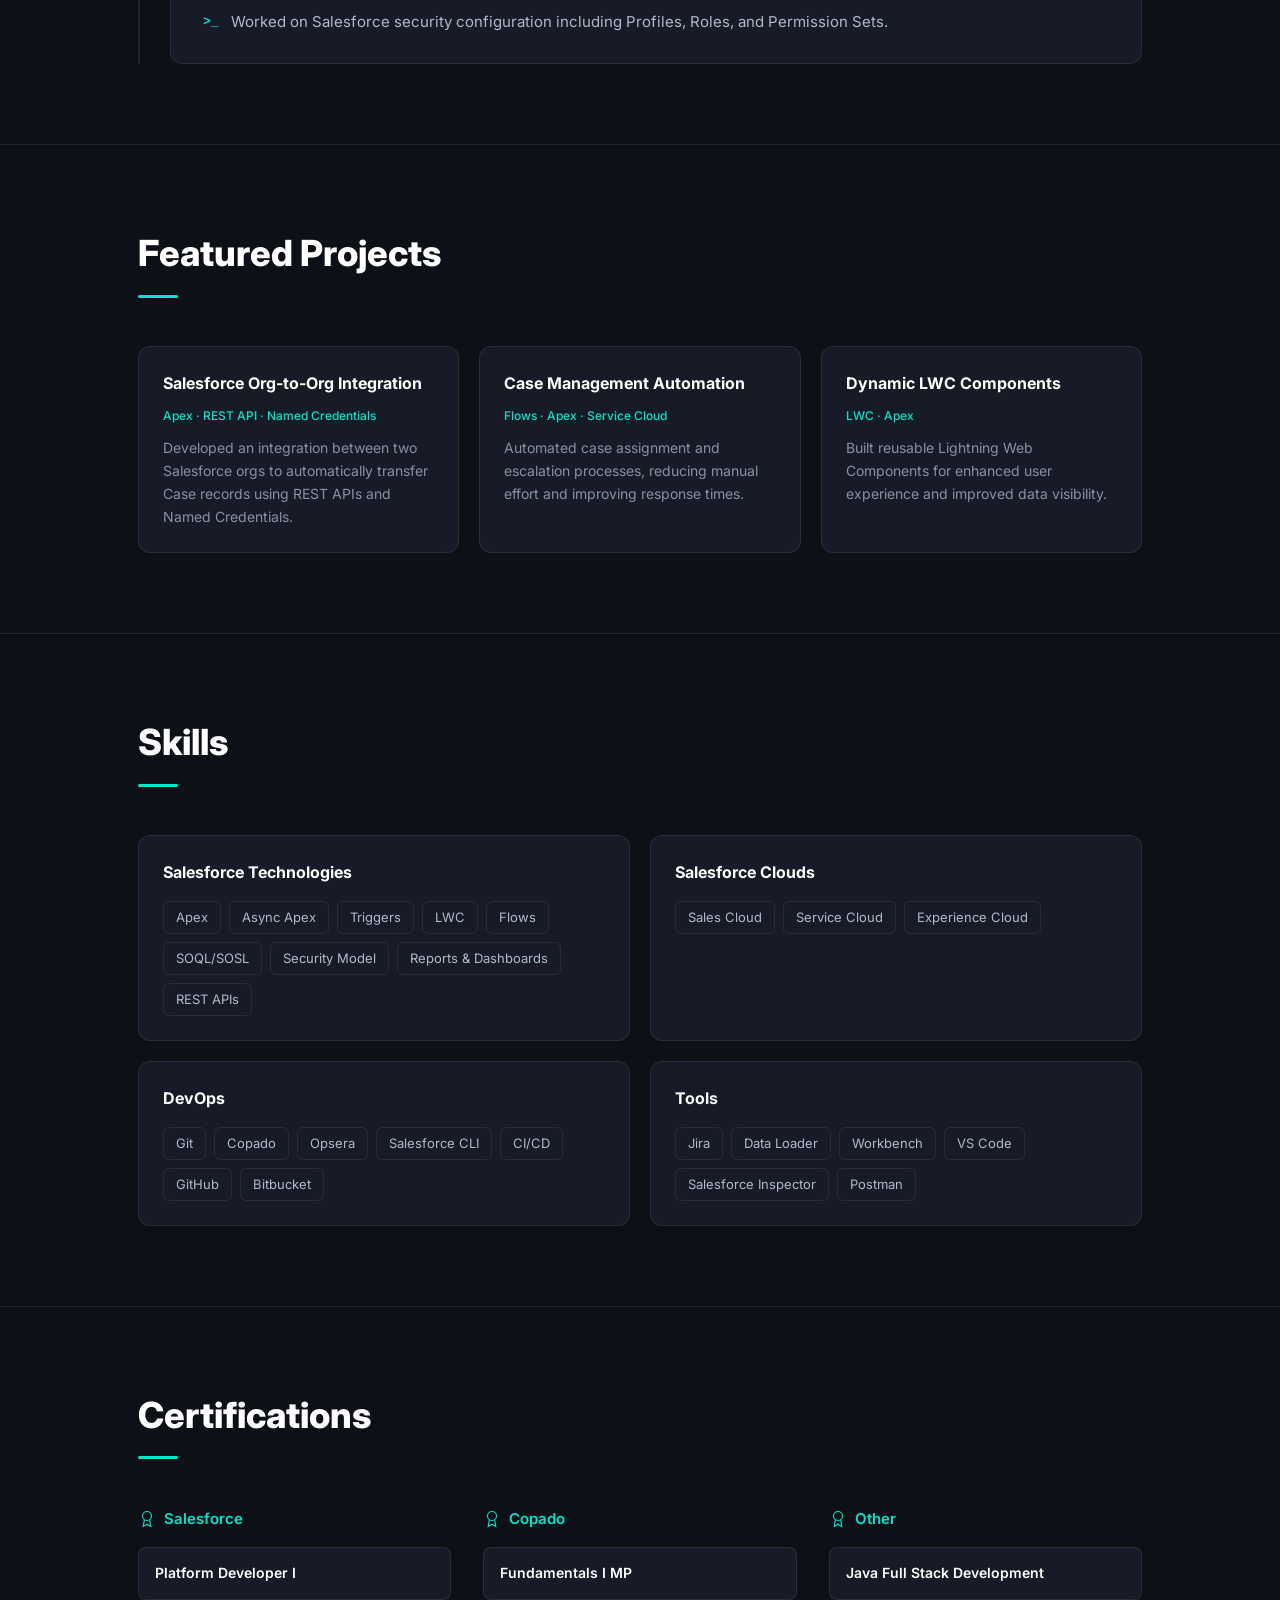
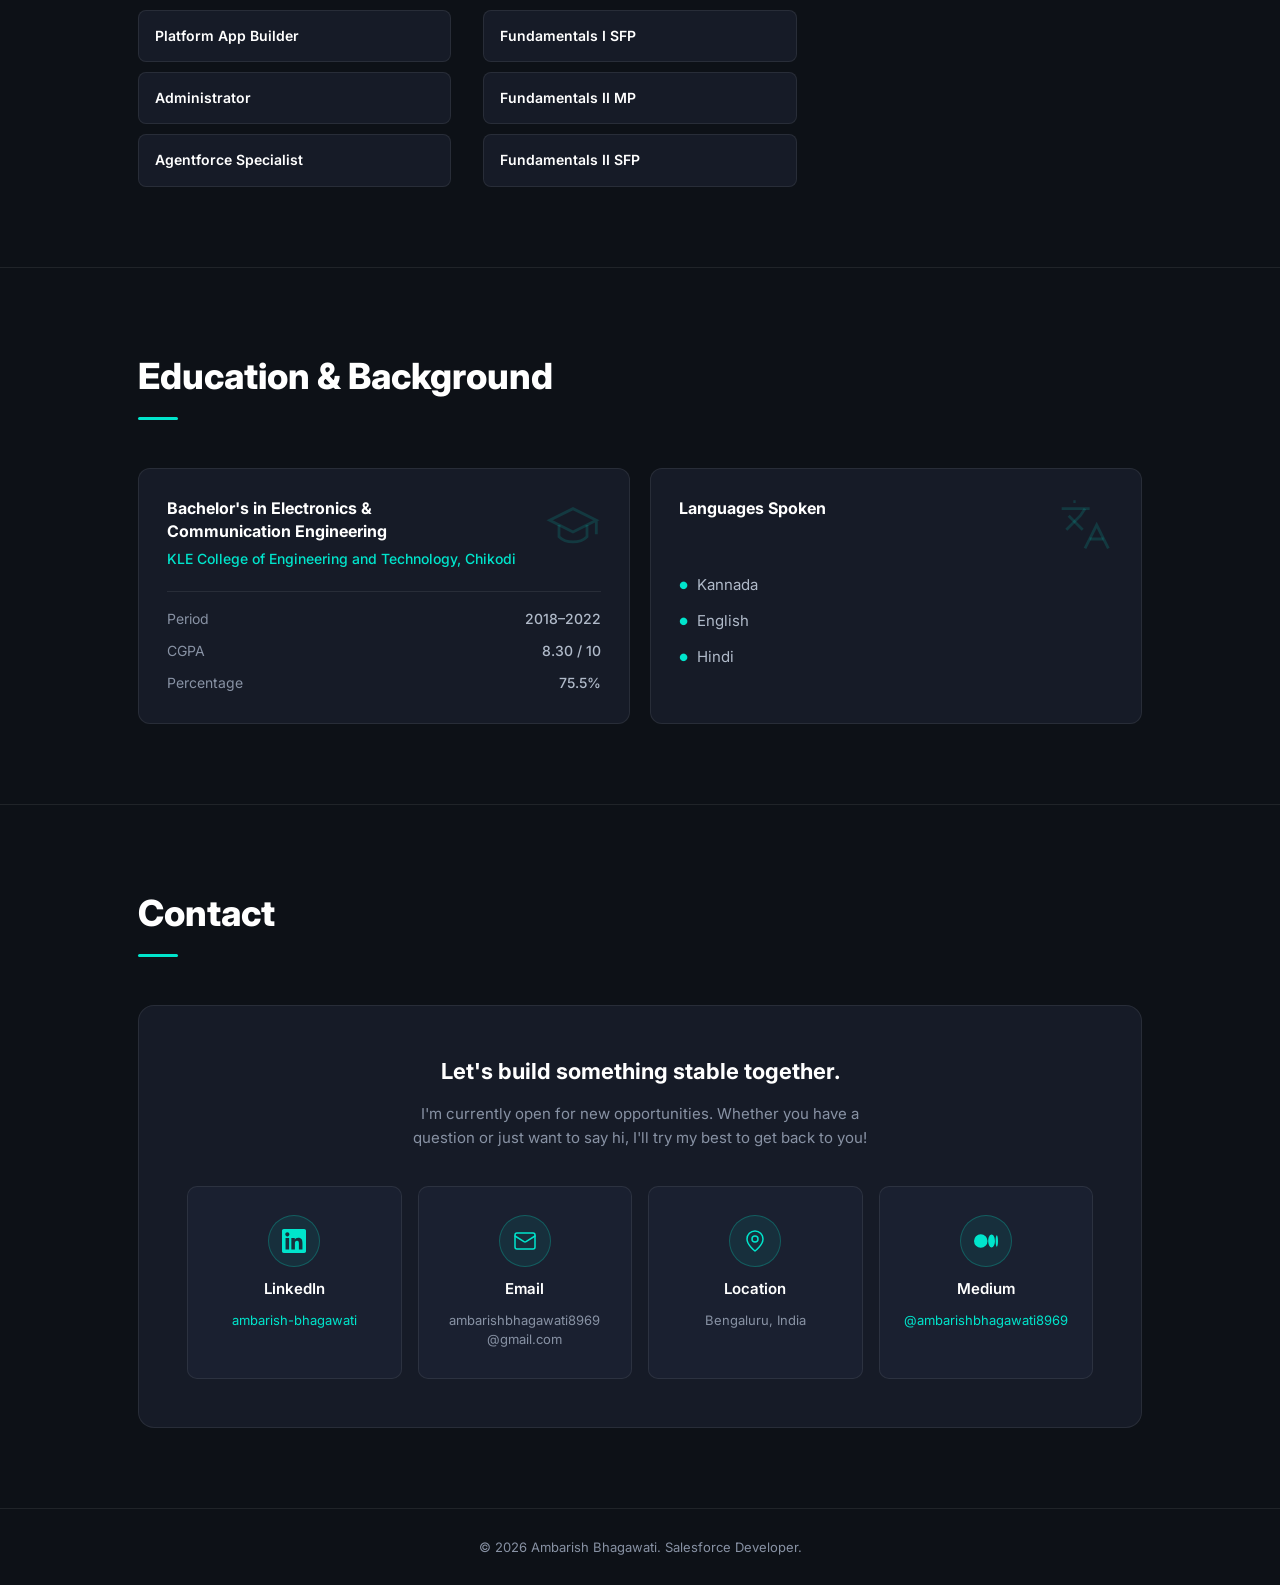
==== commit 0cc62b58: "Update index.html" ====
--- a/index.html
+++ b/index.html
@@ -56,7 +56,7 @@
           </div>
           <div class="hero-right">
             <div class="hero-photo-wrap">
-              <img src="assets/Ambarish%20Img.jpg" alt="Ambarish Bhagawati" class="hero-photo">
+              <img src="assets/Ambarish%20Img.png" alt="Ambarish Bhagawati" class="hero-photo">
             </div>
           </div>
         </div>
--- a/styles.css
+++ b/styles.css
@@ -213,7 +213,7 @@
   display: flex; flex-direction: column; gap: 4px;
 }
 .cert-item strong { font-size: 14px; font-weight: 600; color: #fff; }
-.cert-item span { font-size: 12px; color: var(--text-muted); }
+.cert-item span { font-size: 12px; color: var(--text-muted); display: none; }
 
 /* ── Education ── */
 .edu-grid { display: grid; grid-template-columns: 1fr 1fr; gap: 20px; }
